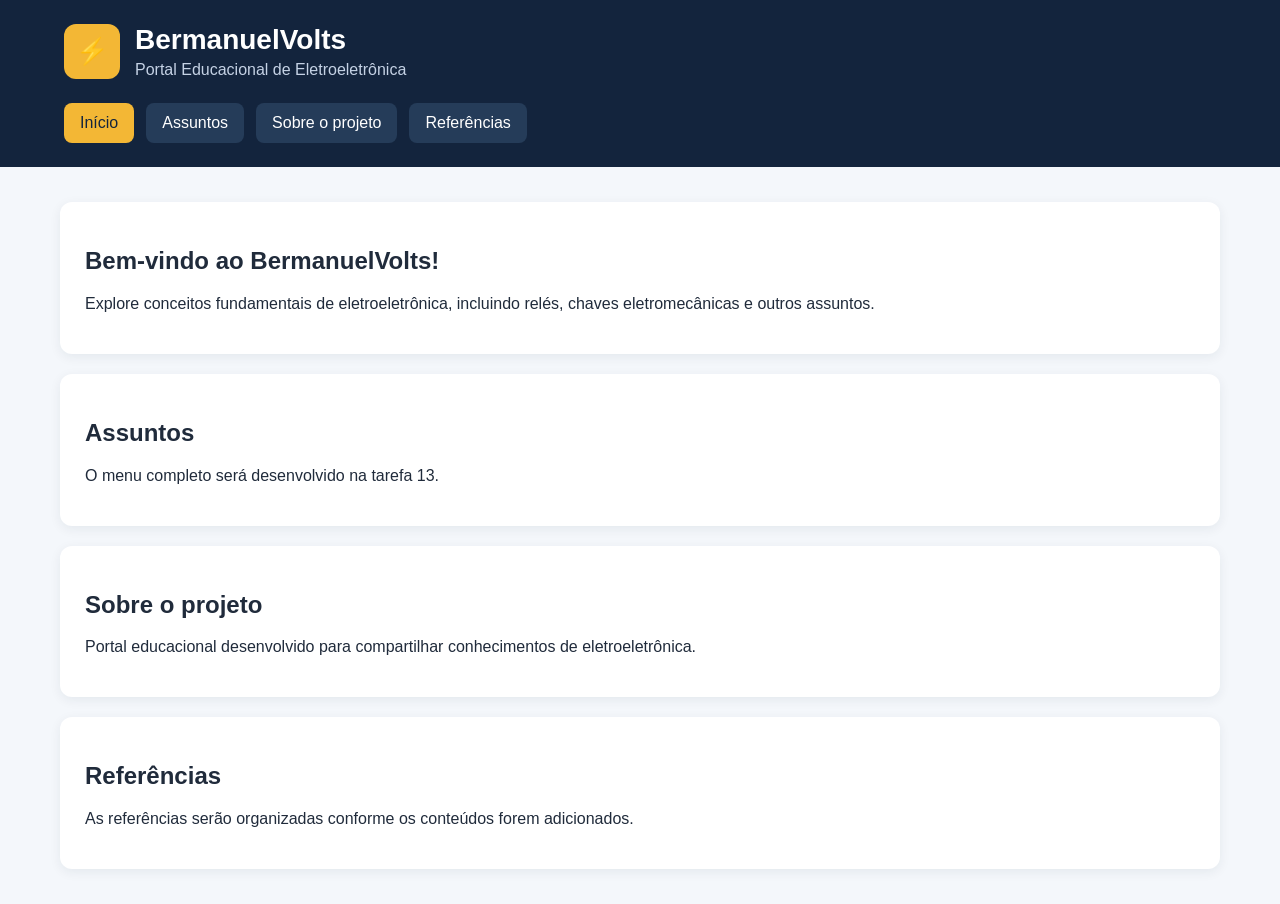
==== src/index.html @ 132788f9 "feat: cria cabecalho e navegacao do portal" ====
<!DOCTYPE html>
<html lang="pt-BR">
<head>
  <meta charset="UTF-8">
  <meta name="viewport" content="width=device-width, initial-scale=1.0">
  <meta name="description" content="Portal educacional de eletroeletrônica BermanuelVolts.">
  <title>BermanuelVolts | Portal Educacional</title>
  <link rel="stylesheet" href="style.css">
  <script src="script.js" defer></script>
</head>
<body>
  <header class="cabecalho">
    <div class="marca">
      <span class="marca-icone" aria-hidden="true">⚡</span>
      <div>
        <h1>BermanuelVolts</h1>
        <p>Portal Educacional de Eletroeletrônica</p>
      </div>
    </div>

    <nav class="navegacao" aria-label="Navegação principal">
      <a href="#inicio" class="ativo">Início</a>
      <a href="#assuntos">Assuntos</a>
      <a href="#sobre">Sobre o projeto</a>
      <a href="#referencias">Referências</a>
    </nav>
  </header>

  <main id="inicio">
    <section class="boas-vindas">
      <h2>Bem-vindo ao BermanuelVolts!</h2>
      <p>
        Explore conceitos fundamentais de eletroeletrônica,
        incluindo relés, chaves eletromecânicas e outros assuntos.
      </p>
    </section>

    <section id="assuntos">
      <h2>Assuntos</h2>
      <p>O menu completo será desenvolvido na tarefa 13.</p>
    </section>

    <section id="sobre">
      <h2>Sobre o projeto</h2>
      <p>Portal educacional desenvolvido para compartilhar conhecimentos de eletroeletrônica.</p>
    </section>

    <section id="referencias">
      <h2>Referências</h2>
      <p>As referências serão organizadas conforme os conteúdos forem adicionados.</p>
    </section>
  </main>
</body>
</html>
---- src/style.css ----
:root {
  --cor-primaria: #13243d;
  --cor-secundaria: #253c59;
  --cor-destaque: #f3b735;
  --cor-fundo: #f4f7fb;
  --cor-texto: #202b3b;
}

* {
  box-sizing: border-box;
}

html {
  scroll-behavior: smooth;
}

body {
  margin: 0;
  font-family: Arial, sans-serif;
  background: var(--cor-fundo);
  color: var(--cor-texto);
}

.cabecalho {
  background: var(--cor-primaria);
  color: white;
  padding: 24px 5%;
}

.marca {
  display: flex;
  align-items: center;
  gap: 15px;
}

.marca h1 {
  margin: 0;
  font-size: 28px;
}

.marca p {
  margin: 5px 0 0;
  color: #c5d2e5;
}

.marca-icone {
  background: var(--cor-destaque);
  border-radius: 12px;
  padding: 12px;
  font-size: 26px;
}

.navegacao {
  display: flex;
  flex-wrap: wrap;
  gap: 12px;
  margin-top: 24px;
}

.navegacao a {
  color: white;
  text-decoration: none;
  padding: 11px 16px;
  border-radius: 8px;
  background: var(--cor-secundaria);
}

.navegacao a:hover,
.navegacao a.ativo {
  background: var(--cor-destaque);
  color: var(--cor-primaria);
}

main {
  max-width: 1200px;
  margin: 35px auto;
  padding: 0 20px;
}

main section {
  background: white;
  padding: 25px;
  margin-bottom: 20px;
  border-radius: 12px;
  box-shadow: 0 3px 12px #13243d12;
}

@media (max-width: 600px) {
  .marca h1 {
    font-size: 23px;
  }

  .navegacao a {
    flex: 1 1 auto;
    text-align: center;
  }
}
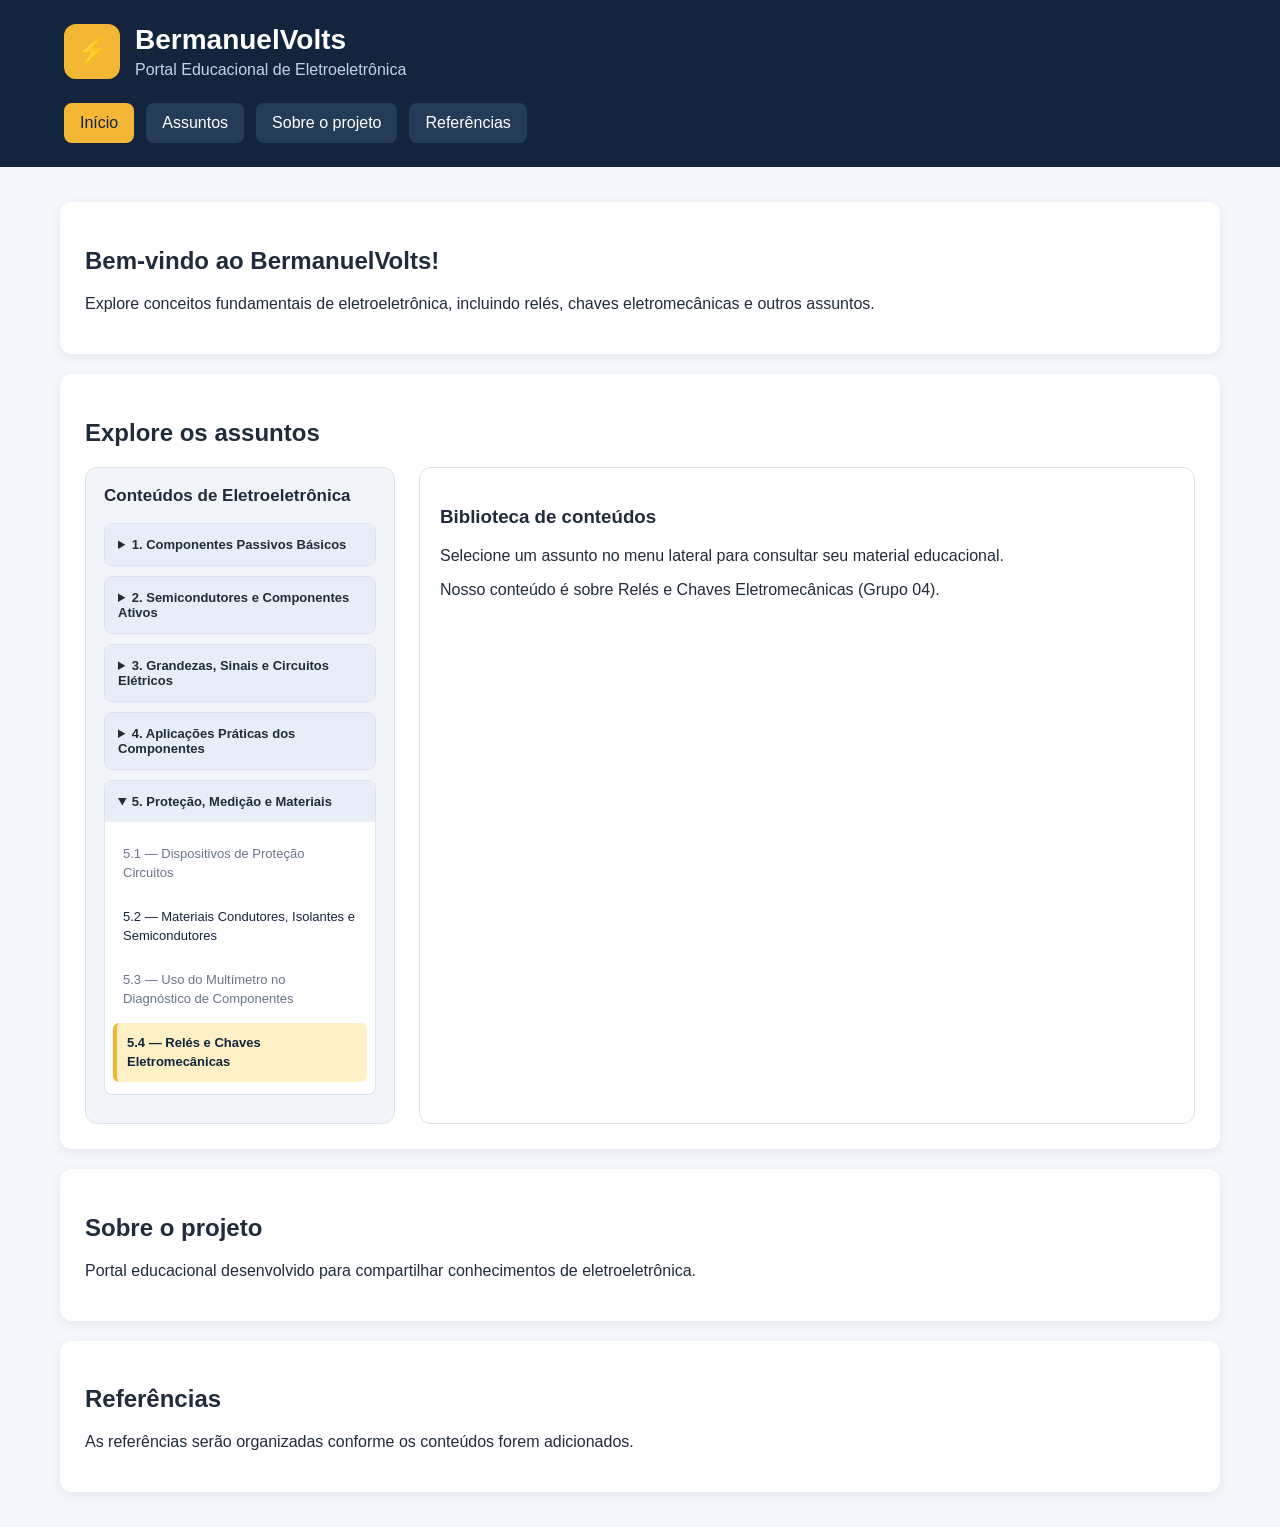
==== commit 12bb2426: "feat: adiciona sidebar com 20 assuntos" ====
--- a/src/index.html
+++ b/src/index.html
@@ -1,6 +1,6 @@
-
 <!DOCTYPE html>
 <html lang="pt-BR">
+
 <head>
   <meta charset="UTF-8">
   <meta name="viewport" content="width=device-width, initial-scale=1.0">
@@ -9,6 +9,7 @@
   <link rel="stylesheet" href="style.css">
   <script src="script.js" defer></script>
 </head>
+
 <body>
   <header class="cabecalho">
     <div class="marca">
@@ -37,8 +38,26 @@
     </section>
 
     <section id="assuntos">
-      <h2>Assuntos</h2>
-      <p>O menu completo será desenvolvido na tarefa 13.</p>
+      <h2>Explore os assuntos</h2>
+
+      <div class="layout-assuntos">
+        <aside class="sidebar" aria-label="Menu de assuntos">
+          <h3>Conteúdos de Eletroeletrônica</h3>
+          <nav id="menu-assuntos" aria-label="Assuntos disponíveis"></nav>
+        </aside>
+
+        <article class="painel-assuntos">
+          <h3>Biblioteca de conteúdos</h3>
+          <p>
+            Selecione um assunto no menu lateral para
+            consultar seu material educacional.
+          </p>
+          <p>
+            Nosso conteúdo é sobre Relés e Chaves
+            Eletromecânicas (Grupo 04).
+          </p>
+        </article>
+      </div>
     </section>
 
     <section id="sobre">
@@ -52,4 +71,5 @@
     </section>
   </main>
 </body>
-</html>
+
+</html>
--- a/src/style.css
+++ b/src/style.css
@@ -96,3 +96,91 @@
     text-align: center;
   }
 }
+
+.layout-assuntos {
+  display: grid;
+  grid-template-columns: 310px minmax(0, 1fr);
+  gap: 24px;
+  margin-top: 20px;
+}
+
+.sidebar {
+  background: #f1f5fa;
+  border: 1px solid #d9e2ed;
+  border-radius: 12px;
+  padding: 18px;
+}
+
+.sidebar h3 {
+  margin-top: 0;
+  font-size: 17px;
+}
+
+.grupo-menu {
+  margin-bottom: 10px;
+  border: 1px solid #d9e2ed;
+  border-radius: 8px;
+  overflow: hidden;
+  background: white;
+}
+
+.grupo-menu summary {
+  padding: 13px;
+  font-weight: bold;
+  font-size: 13px;
+  cursor: pointer;
+  background: #e7eef7;
+}
+
+.grupo-menu ul {
+  list-style: none;
+  padding: 8px;
+  margin: 0;
+}
+
+.grupo-menu li {
+  margin: 4px 0;
+}
+
+.grupo-menu a,
+.assunto-pendente {
+  display: block;
+  padding: 10px;
+  border-radius: 6px;
+  font-size: 13px;
+  line-height: 1.5;
+}
+
+.grupo-menu a {
+  color: #13243d;
+  text-decoration: none;
+}
+
+.grupo-menu a:hover {
+  background: #e7eef7;
+}
+
+.grupo-menu .assunto-nosso {
+  background: #fff0c5;
+  font-weight: bold;
+  border-left: 4px solid #f3b735;
+}
+
+.assunto-pendente {
+  color: #687589;
+  cursor: default;
+}
+
+.painel-assuntos {
+  min-width: 0;
+  padding: 20px;
+  background: white;
+  border: 1px solid #d9e2ed;
+  border-radius: 12px;
+}
+
+@media (max-width: 800px) {
+  .layout-assuntos {
+    grid-template-columns: 1fr;
+  }
+}
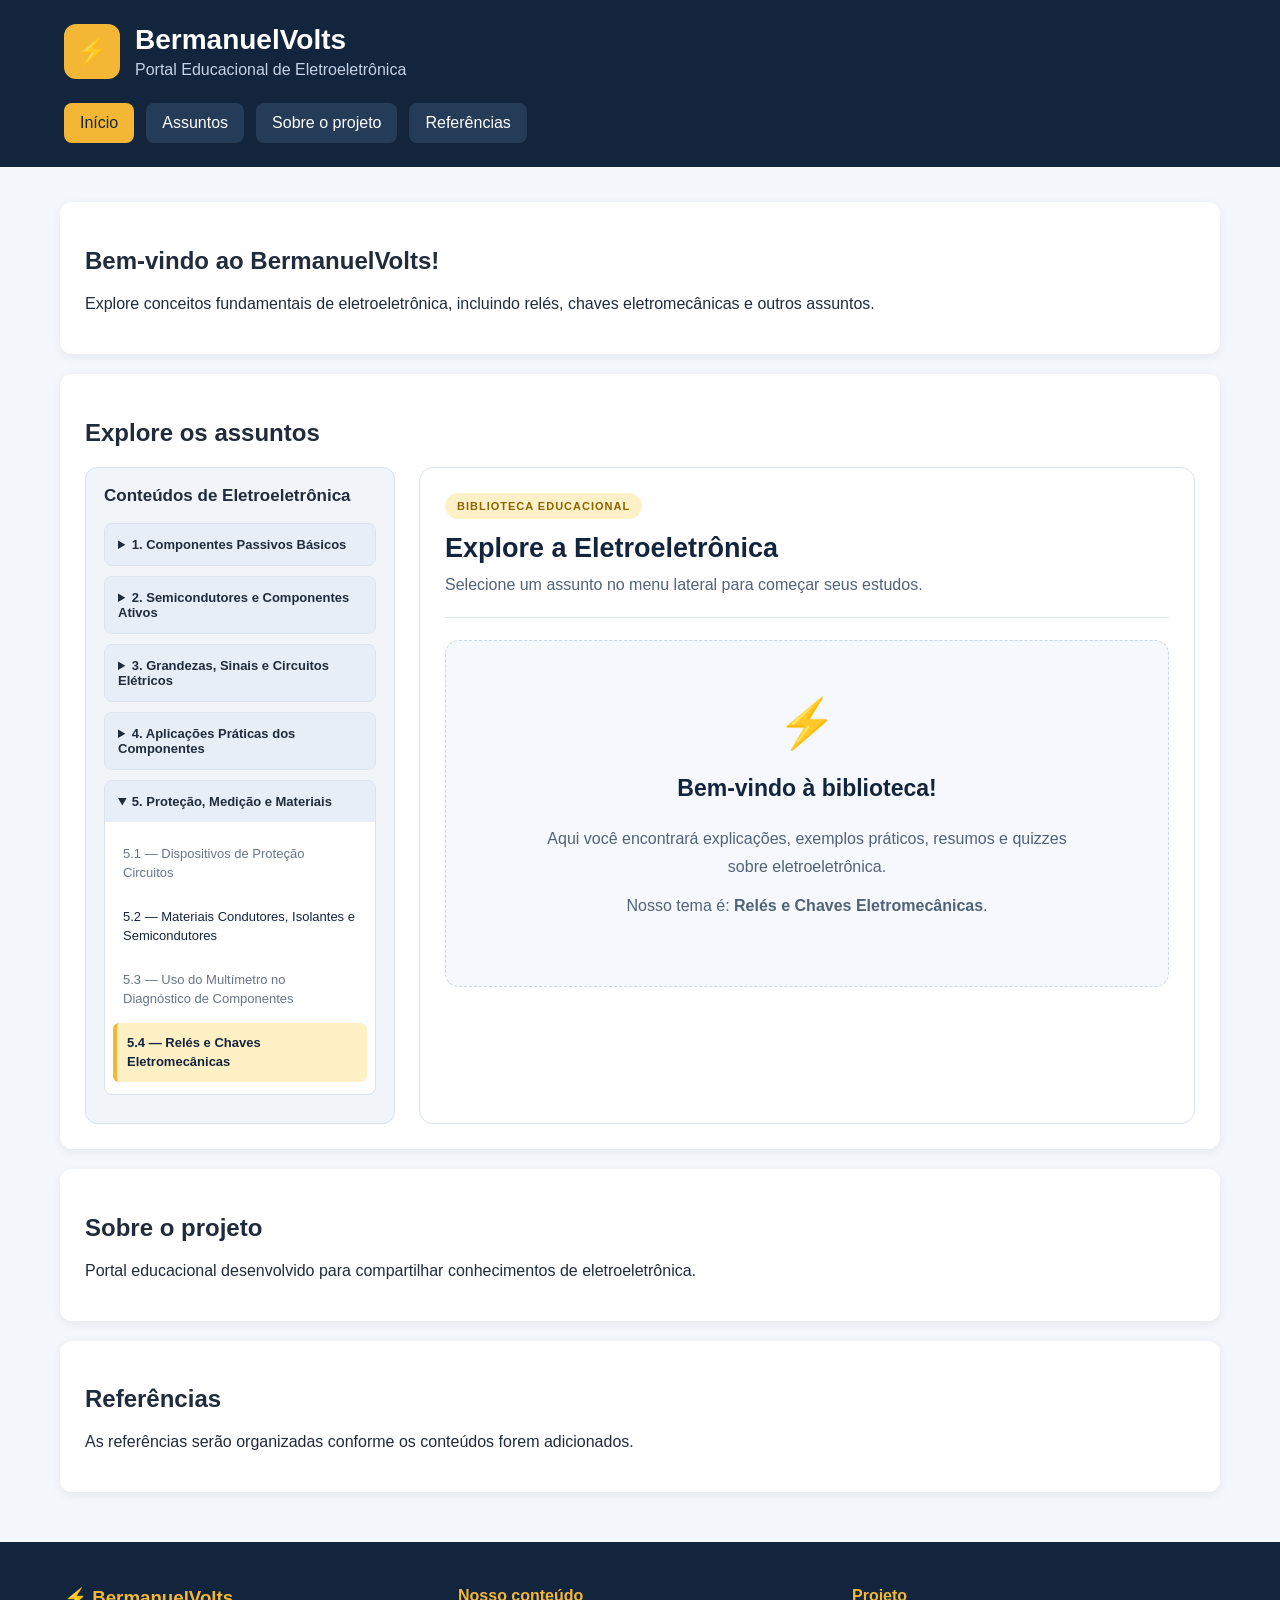
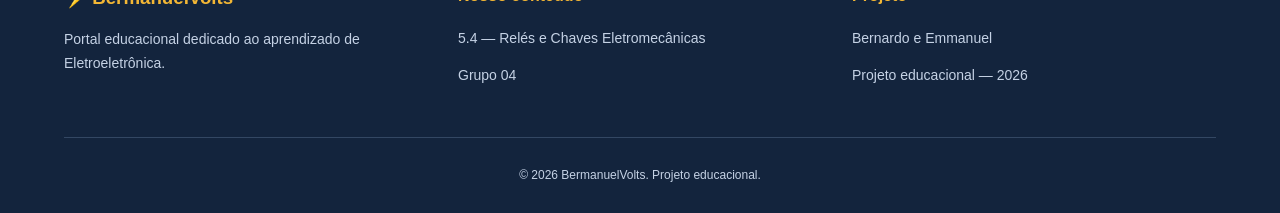
==== commit ede88c2c: "feat: adiciona painel central e rodape" ====
--- a/src/index.html
+++ b/src/index.html
@@ -46,17 +46,45 @@
           <nav id="menu-assuntos" aria-label="Assuntos disponíveis"></nav>
         </aside>
 
+
         <article class="painel-assuntos">
-          <h3>Biblioteca de conteúdos</h3>
-          <p>
-            Selecione um assunto no menu lateral para
-            consultar seu material educacional.
-          </p>
-          <p>
-            Nosso conteúdo é sobre Relés e Chaves
-            Eletromecânicas (Grupo 04).
-          </p>
+          <div class="painel-topo">
+            <div>
+              <span class="painel-etiqueta">
+                BIBLIOTECA EDUCACIONAL
+              </span>
+
+              <h2 id="titulo-conteudo">
+                Explore a Eletroeletrônica
+              </h2>
+
+              <p id="descricao-conteudo">
+                Selecione um assunto no menu lateral
+                para começar seus estudos.
+              </p>
+            </div>
+          </div>
+
+          <div id="area-conteudo" class="area-conteudo">
+            <div class="estado-inicial">
+              <span class="estado-icone" aria-hidden="true">⚡</span>
+
+              <h3>Bem-vindo à biblioteca!</h3>
+
+              <p>
+                Aqui você encontrará explicações,
+                exemplos práticos, resumos e quizzes
+                sobre eletroeletrônica.
+              </p>
+
+              <p>
+                Nosso tema é:
+                <strong>Relés e Chaves Eletromecânicas</strong>.
+              </p>
+            </div>
+          </div>
         </article>
+
       </div>
     </section>
 
@@ -70,6 +98,35 @@
       <p>As referências serão organizadas conforme os conteúdos forem adicionados.</p>
     </section>
   </main>
+
+  <footer class="rodape">
+    <div class="rodape-conteudo">
+      <div>
+        <h3>⚡ BermanuelVolts</h3>
+        <p>
+          Portal educacional dedicado ao aprendizado
+          de Eletroeletrônica.
+        </p>
+      </div>
+
+      <div>
+        <h4>Nosso conteúdo</h4>
+        <p>5.4 — Relés e Chaves Eletromecânicas</p>
+        <p>Grupo 04</p>
+      </div>
+
+      <div>
+        <h4>Projeto</h4>
+        <p>Bernardo e Emmanuel</p>
+        <p>Projeto educacional — 2026</p>
+      </div>
+    </div>
+
+    <div class="rodape-final">
+      <p>© 2026 BermanuelVolts. Projeto educacional.</p>
+    </div>
+  </footer>
+  
 </body>
 
 </html>
--- a/src/style.css
+++ b/src/style.css
@@ -184,3 +184,145 @@
     grid-template-columns: 1fr;
   }
 }
+
+.painel-assuntos {
+  background: #ffffff;
+  border: 1px solid #d9e2ed;
+  border-radius: 14px;
+  padding: 25px;
+  min-width: 0;
+}
+
+.painel-topo {
+  border-bottom: 1px solid #e1e7ef;
+  padding-bottom: 20px;
+  margin-bottom: 22px;
+}
+
+.painel-etiqueta {
+  display: inline-block;
+  color: #8b6400;
+  background: #fff1c7;
+  padding: 7px 12px;
+  border-radius: 20px;
+  font-size: 11px;
+  font-weight: bold;
+  letter-spacing: 1px;
+}
+
+.painel-topo h2 {
+  color: #13243d;
+  font-size: 27px;
+  margin: 14px 0 8px;
+}
+
+.painel-topo p {
+  color: #526277;
+  line-height: 1.6;
+  margin: 0;
+}
+
+.area-conteudo {
+  min-height: 360px;
+}
+
+.estado-inicial {
+  background: #f5f8fc;
+  border: 1px dashed #cbd7e5;
+  border-radius: 14px;
+  padding: 55px 25px;
+  text-align: center;
+}
+
+.estado-icone {
+  font-size: 48px;
+  display: block;
+  margin-bottom: 15px;
+}
+
+.estado-inicial h3 {
+  color: #13243d;
+  font-size: 23px;
+}
+
+.estado-inicial p {
+  max-width: 520px;
+  margin: 12px auto;
+  line-height: 1.7;
+  color: #526277;
+}
+
+.rodape {
+  background: #13243d;
+  color: #ffffff;
+  margin-top: 50px;
+  padding: 45px 5% 0;
+}
+
+.rodape-conteudo {
+  max-width: 1200px;
+  margin: 0 auto;
+  display: grid;
+  grid-template-columns: repeat(3, minmax(0, 1fr));
+  gap: 30px;
+  padding-bottom: 35px;
+}
+
+.rodape h3,
+.rodape h4 {
+  color: #f3b735;
+  margin-top: 0;
+}
+
+.rodape p {
+  color: #c5d2e5;
+  font-size: 14px;
+  line-height: 1.7;
+}
+
+.rodape-final {
+  border-top: 1px solid #334763;
+  padding: 15px;
+  text-align: center;
+}
+
+.rodape-final p {
+  font-size: 12px;
+}
+
+@media (max-width: 800px) {
+  .rodape-conteudo {
+    grid-template-columns: 1fr;
+    gap: 18px;
+  }
+
+  .painel-assuntos {
+    padding: 16px;
+  }
+
+  .painel-topo h2 {
+    font-size: 22px;
+  }
+
+  .estado-inicial {
+    padding: 35px 15px;
+  }
+}
+
+.iframe-conteudo {
+  display: block;
+  width: 100%;
+  height: 650px;
+  border: 1px solid #d9e2ed;
+  border-radius: 10px;
+  background: #ffffff;
+}
+
+.aviso-indisponivel {
+  background: #fff4dc;
+  color: #705000;
+  border: 1px solid #e8d29a;
+  border-radius: 10px;
+  padding: 20px;
+  line-height: 1.6;
+}
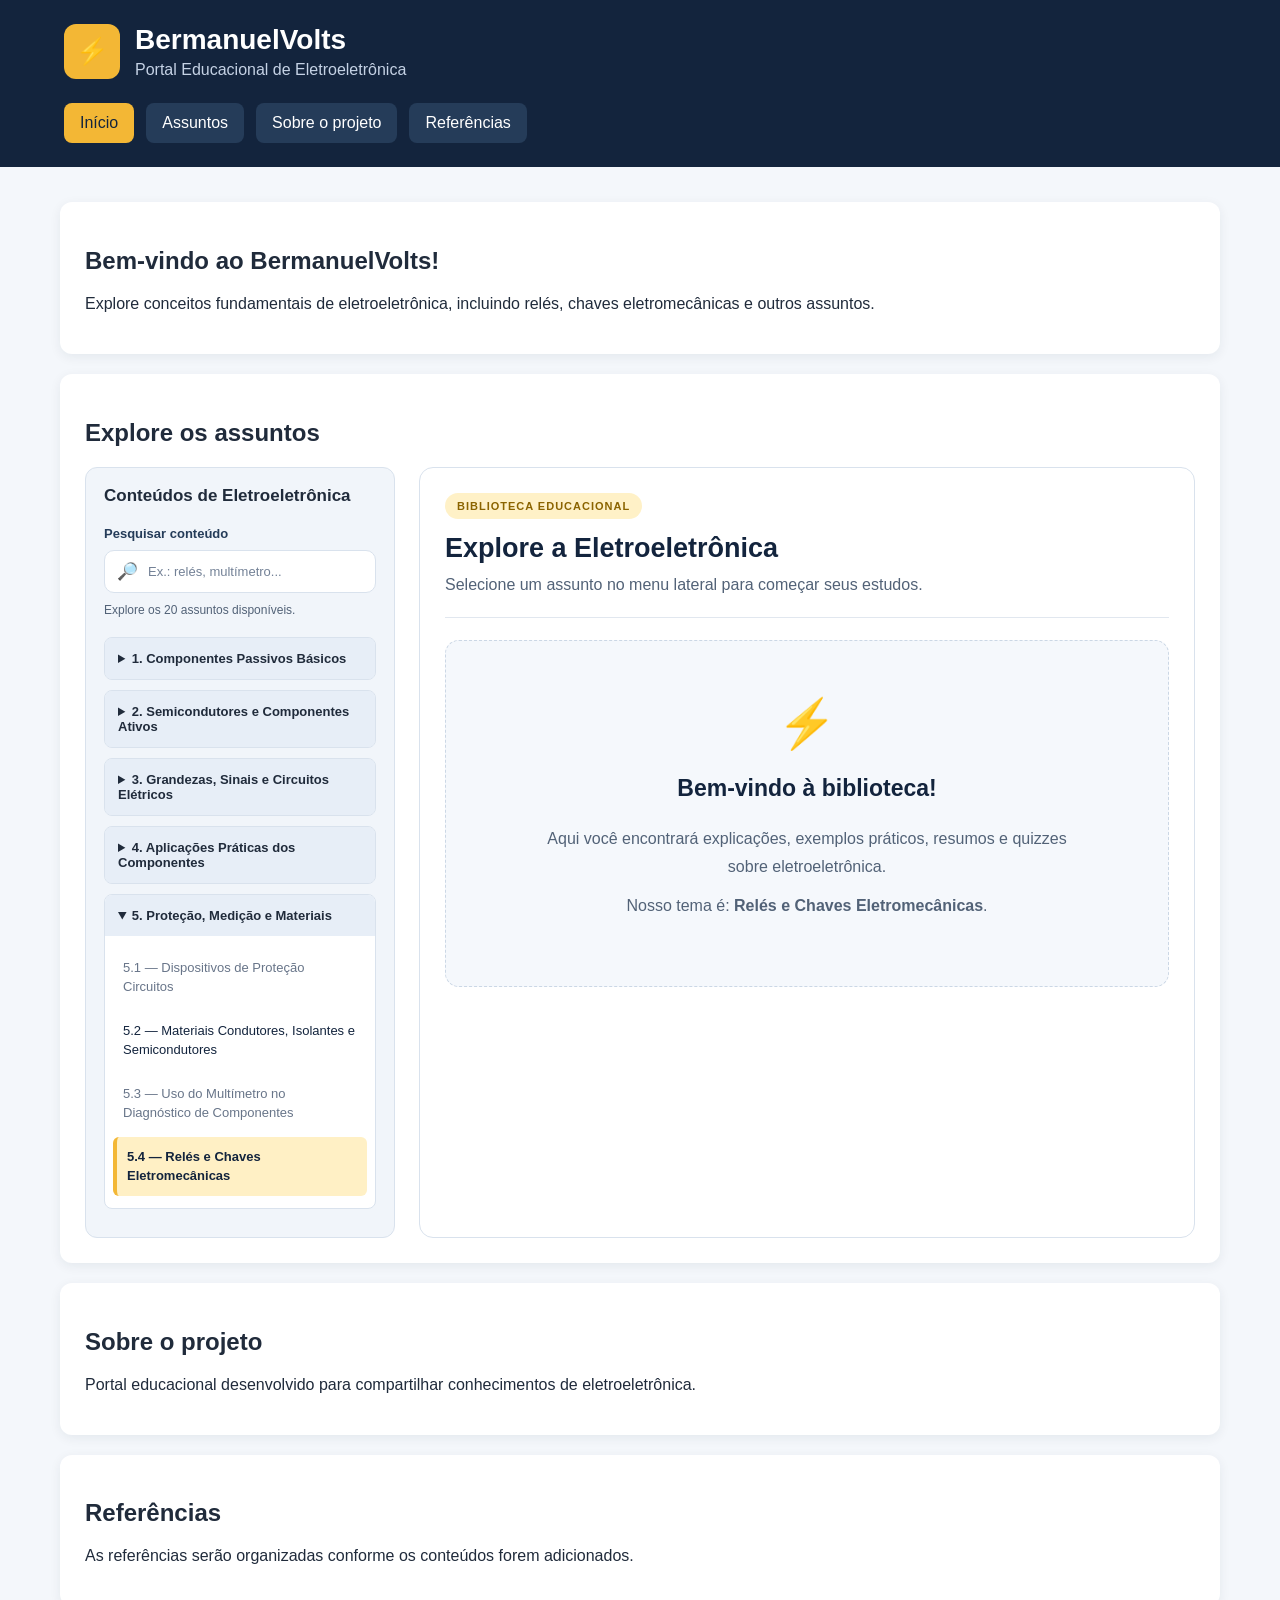
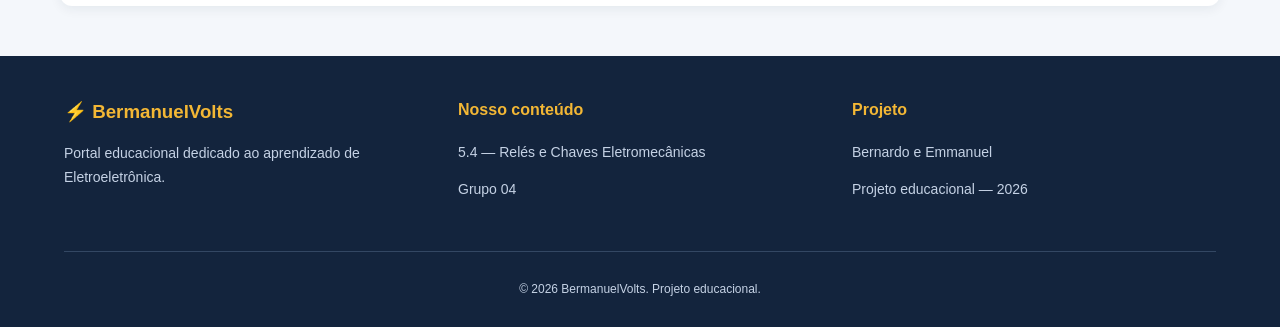
==== commit b8d24c6a: "feat: implementa pesquisa de assuntos em javascript" ====
--- a/src/index.html
+++ b/src/index.html
@@ -41,10 +41,30 @@
       <h2>Explore os assuntos</h2>
 
       <div class="layout-assuntos">
+
         <aside class="sidebar" aria-label="Menu de assuntos">
           <h3>Conteúdos de Eletroeletrônica</h3>
+
+          <div class="pesquisa-container">
+            <label for="pesquisa-assuntos">
+              Pesquisar conteúdo
+            </label>
+
+            <div class="pesquisa-campo">
+              <span aria-hidden="true">🔎</span>
+
+              <input type="search" id="pesquisa-assuntos" placeholder="Ex.: relés, multímetro..." autocomplete="off"
+                aria-controls="menu-assuntos">
+            </div>
+
+            <p id="resultado-pesquisa" role="status" aria-live="polite">
+              Explore os 20 assuntos disponíveis.
+            </p>
+          </div>
+
           <nav id="menu-assuntos" aria-label="Assuntos disponíveis"></nav>
         </aside>
+
 
 
         <article class="painel-assuntos">
@@ -126,7 +146,7 @@
       <p>© 2026 BermanuelVolts. Projeto educacional.</p>
     </div>
   </footer>
-  
+
 </body>
 
 </html>
--- a/src/style.css
+++ b/src/style.css
@@ -326,3 +326,71 @@
   padding: 20px;
   line-height: 1.6;
 }
+
+
+/* ==========================================
+   TAREFA 16 — BARRA DE PESQUISA
+   ========================================== */
+
+.pesquisa-container {
+  margin: 20px 0;
+}
+
+.pesquisa-container label {
+  display: block;
+  font-size: 13px;
+  font-weight: 600;
+  color: #253c59;
+  margin-bottom: 9px;
+}
+
+.pesquisa-campo {
+  display: flex;
+  align-items: center;
+  gap: 10px;
+
+  background: #ffffff;
+  border: 1px solid #d9e2ed;
+  border-radius: 10px;
+
+  padding: 0 12px;
+  transition: border-color 0.2s, box-shadow 0.2s;
+}
+
+.pesquisa-campo:focus-within {
+  border-color: #c18b16;
+  box-shadow: 0 0 0 3px rgba(243, 183, 53, 0.18);
+}
+
+.pesquisa-campo span {
+  font-size: 17px;
+}
+
+#pesquisa-assuntos {
+  width: 100%;
+  min-width: 0;
+  padding: 13px 0;
+
+  border: none;
+  outline: none;
+  background: transparent;
+
+  color: #202b3b;
+  font-family: inherit;
+  font-size: 13px;
+}
+
+#pesquisa-assuntos::placeholder {
+  color: #738196;
+}
+
+#resultado-pesquisa {
+  margin: 10px 0 0;
+  font-size: 12px;
+  color: #526277;
+}
+
+.grupo-menu[hidden],
+.grupo-menu li[hidden] {
+  display: none !important;
+}
